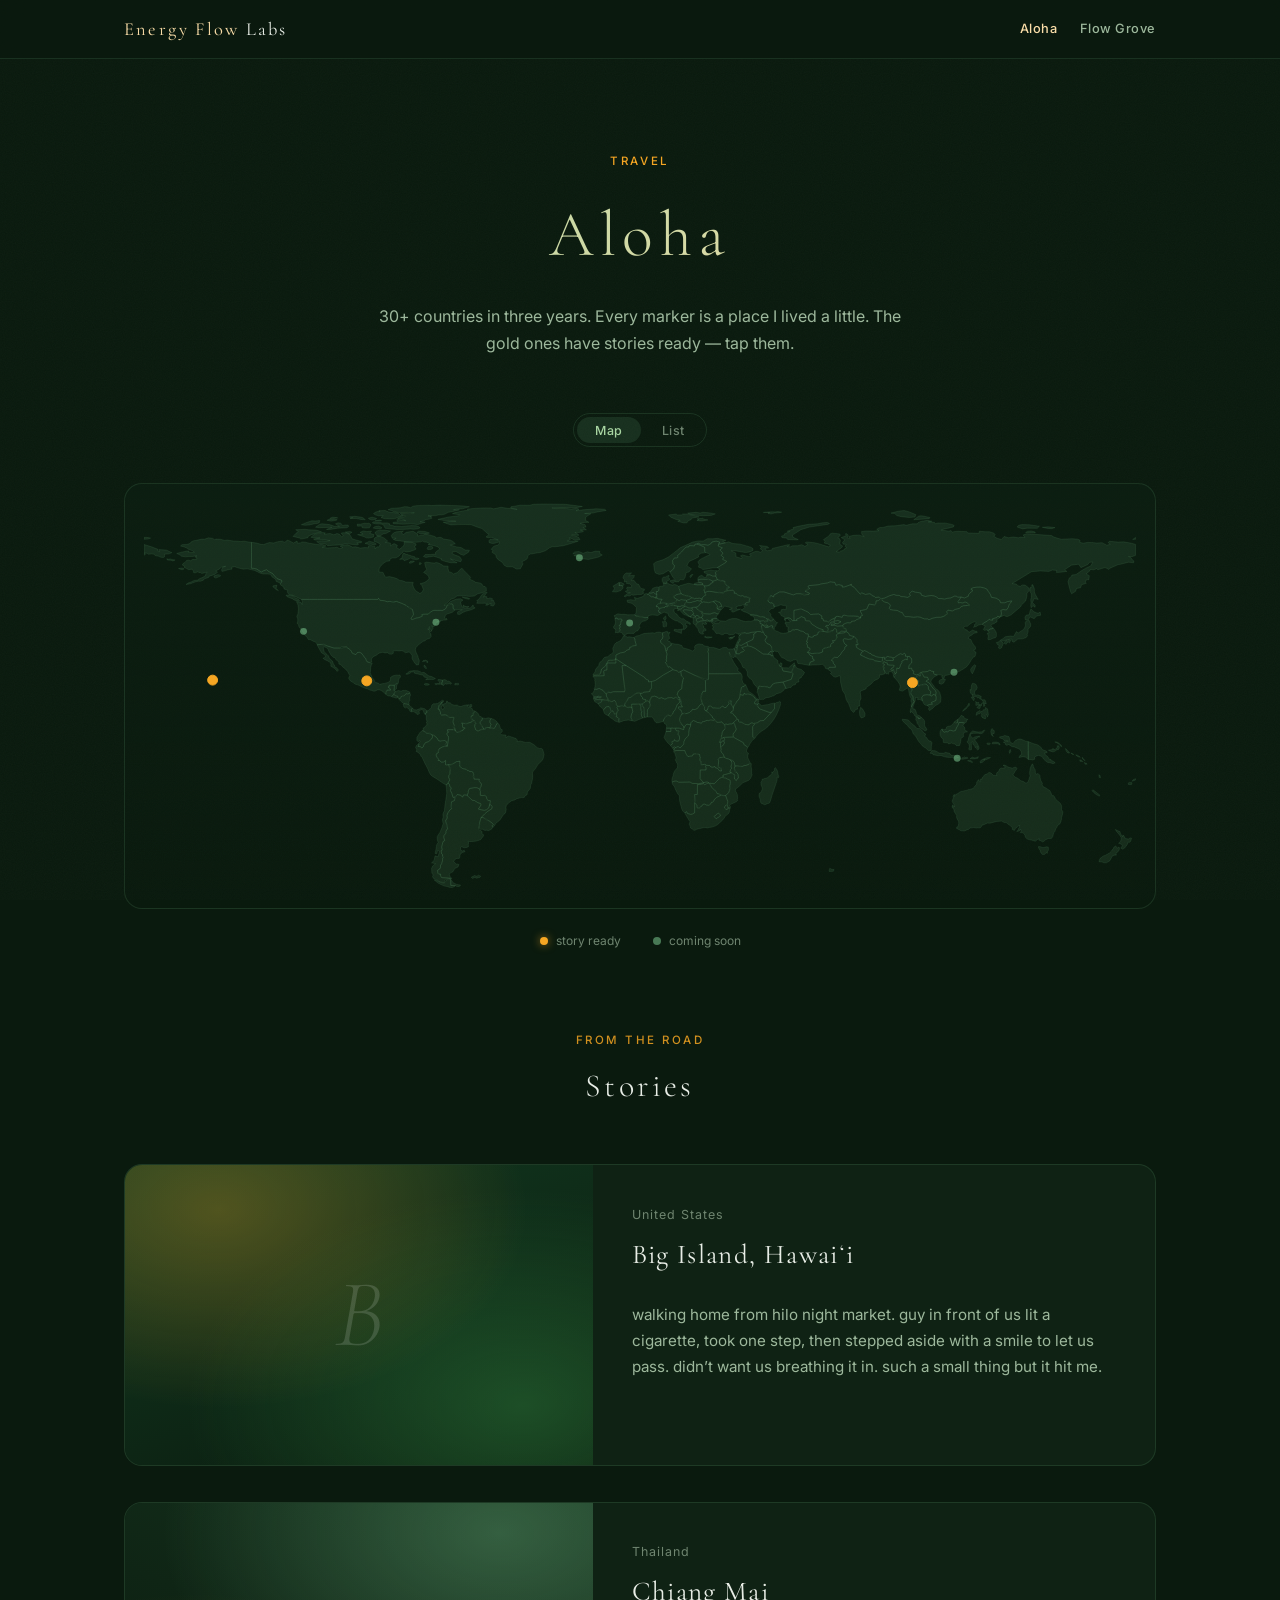
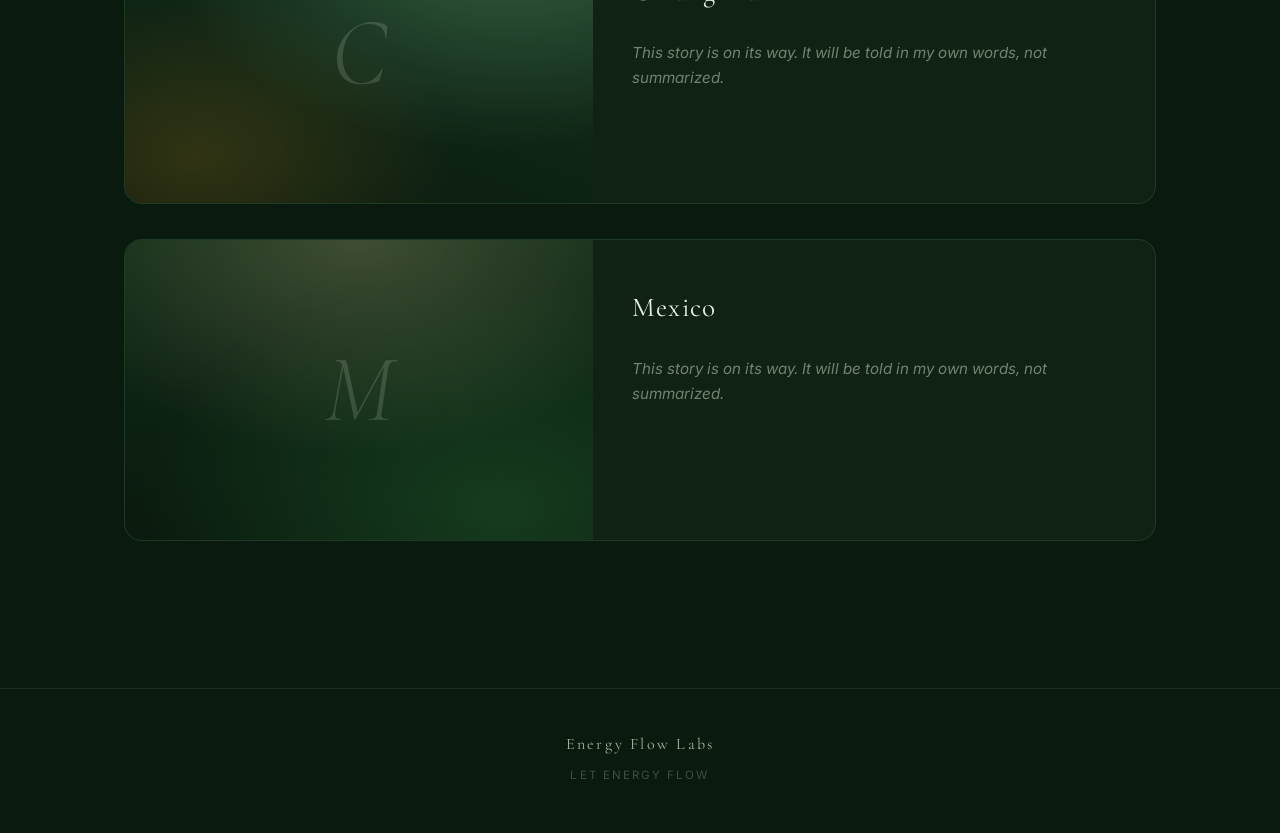
==== aloha.html @ 4a8ee4fd "Rebuild site: landing + Aloha travel map + Flow Grove - Landing: hero + two portal cards (Aloha / Fl" ====
<!DOCTYPE html>
<html lang="en">
<head>
<meta charset="UTF-8">
<meta name="viewport" content="width=device-width, initial-scale=1.0">
<title>Aloha — Energy Flow Labs</title>
<meta name="description" content="Travel stories from 30+ countries. Photos, words, and voice notes from the road.">
<meta property="og:title" content="Aloha — Energy Flow Labs">
<meta property="og:description" content="Travel stories from 30+ countries.">
<link rel="icon" type="image/svg+xml" href="/favicon.svg">
<link rel="preconnect" href="https://fonts.googleapis.com">
<link rel="preconnect" href="https://fonts.gstatic.com" crossorigin>
<link href="https://fonts.googleapis.com/css2?family=Cormorant+Garamond:ital,wght@0,300;0,400;1,300;1,400&family=Inter:wght@300;400;500&display=swap" rel="stylesheet">
<link rel="stylesheet" href="assets/style.css">
</head>
<body>

<div class="bg-layer">
  <div class="orb orb-2"></div>
  <div class="orb orb-3"></div>
  <div class="orb orb-5"></div>
</div>

<div class="grain"></div>

<nav class="nav">
  <div class="nav-inner">
    <a class="nav-brand" href="index.html"><span>Energy Flow</span> Labs</a>
    <div class="nav-right">
      <div class="nav-links">
        <a class="nav-link active" href="aloha.html" data-i18n="nav.aloha">Aloha</a>
        <a class="nav-link" href="flow-grove.html" data-i18n="nav.grove">Flow Grove</a>
      </div>
      <div class="lang-switch"></div>
    </div>
  </div>
</nav>

<main class="page">

  <header class="page-hero">
    <div class="wrap">
      <div class="eyebrow fade-in" data-i18n="aloha.eyebrow">Travel</div>
      <h1 class="fade-in d1">Aloha</h1>
      <p class="sub fade-in d2" data-i18n="aloha.sub">30+ countries in three years. Every marker is a place I lived a little. The gold ones have stories ready — tap them.</p>
    </div>
  </header>

  <section class="wrap">
    <div class="view-toggle">
      <button class="view-btn active" type="button" data-view="map" data-i18n="aloha.view.map">Map</button>
      <button class="view-btn" type="button" data-view="list" data-i18n="aloha.view.list">List</button>
    </div>

    <div id="map-view">
      <div class="map-shell" id="map-shell">
        <div class="map-tip" id="map-tip"></div>
      </div>
      <div class="map-legend">
        <span><i class="dot dot-story"></i><span data-i18n="aloha.legend.story">story ready</span></span>
        <span><i class="dot dot-soon"></i><span data-i18n="aloha.legend.soon">coming soon</span></span>
      </div>
    </div>

    <div id="list-view" style="display:none">
      <div class="place-list" id="place-list"></div>
    </div>
  </section>

  <section class="stories">
    <div class="wrap">
      <div class="stories-head">
        <div class="eyebrow" data-i18n="aloha.stories.eyebrow">From the road</div>
        <h2 data-i18n="aloha.stories.title">Stories</h2>
      </div>
      <div id="story-cards"></div>
    </div>
  </section>

</main>

<footer class="footer">
  <div class="f-brand">Energy Flow Labs</div>
  <div class="f-tag" data-i18n="footer.tag">Let energy flow</div>
</footer>

<script src="assets/i18n.js"></script>
<script src="assets/world-map.js"></script>
<script src="assets/places.js"></script>
<script src="assets/aloha.js"></script>
</body>
</html>
---- assets/style.css ----
/* ============================================================
   Energy Flow Labs — shared design system
   Palette: deep forest greens + amber gold. Organic, healing.
   ============================================================ */

*, *::before, *::after { margin: 0; padding: 0; box-sizing: border-box; }

:root {
  --bg: #0a1a0e;
  --bg-soft: #0d2013;
  --forest: #1A4A24;
  --verdant: #2E7D3C;
  --spring: #4CAF65;
  --jade: #7CC890;
  --mist: #A8D5A2;
  --amber: #F5A623;
  --candle: #FADDA8;
  --glow: #FDE8D0;

  /* 4-level text hierarchy */
  --text-1: #e8ede6;
  --text-2: #9db89c;
  --text-3: #6f8570;
  --text-4: #3d4f40;

  --line: rgba(124, 200, 144, 0.14);
  --card: rgba(124, 200, 144, 0.05);
  --card-hover: rgba(124, 200, 144, 0.09);

  --serif: 'Cormorant Garamond', 'Noto Serif SC', Georgia, serif;
  --sans: 'Inter', -apple-system, 'PingFang SC', 'Hiragino Sans GB', 'Microsoft YaHei', sans-serif;

  --maxw: 1080px;
}

html { scroll-behavior: smooth; }

body {
  background: var(--bg);
  color: var(--text-1);
  font-family: var(--sans);
  font-weight: 400;
  font-size: 16px;
  line-height: 1.7;
  -webkit-font-smoothing: antialiased;
  -moz-osx-font-smoothing: grayscale;
  overflow-x: hidden;
}

::selection { background: rgba(245, 166, 35, 0.25); color: var(--glow); }

img { max-width: 100%; display: block; }
a { color: inherit; text-decoration: none; }
button { font-family: inherit; cursor: pointer; }

/* ---------- Language-specific typography ---------- */

html[lang="zh"] body { line-height: 1.95; letter-spacing: 0.015em; }
html[lang="zh"] .tagline,
html[lang="zh"] em,
html[lang="zh"] i { font-style: normal; }
html[lang="zh"] h1, html[lang="zh"] h2, html[lang="zh"] h3 { letter-spacing: 0.06em; }

html[lang="es"] body { hyphens: auto; }

/* ---------- Ambient background layers ---------- */

.bg-layer { position: fixed; inset: 0; z-index: 0; overflow: hidden; pointer-events: none; }

.orb {
  position: absolute;
  border-radius: 50%;
  filter: blur(80px);
  opacity: 0;
  animation: drift 20s ease-in-out infinite, breathe 8s ease-in-out infinite;
}
.orb-1 { width: 600px; height: 600px; background: radial-gradient(circle, rgba(46,125,60,0.25) 0%, transparent 70%); top: -10%; left: -5%; }
.orb-2 { width: 500px; height: 500px; background: radial-gradient(circle, rgba(76,175,101,0.15) 0%, transparent 70%); bottom: -15%; right: -10%; animation-delay: -4s; }
.orb-3 { width: 400px; height: 400px; background: radial-gradient(circle, rgba(245,166,35,0.1) 0%, transparent 70%); top: 30%; right: 20%; animation-delay: -8s; }
.orb-4 { width: 350px; height: 350px; background: radial-gradient(circle, rgba(26,74,36,0.3) 0%, transparent 70%); bottom: 10%; left: 25%; animation-delay: -12s; }
.orb-5 { width: 250px; height: 250px; background: radial-gradient(circle, rgba(250,221,168,0.08) 0%, transparent 70%); top: 15%; left: 40%; animation-delay: -6s; }

.grain {
  position: fixed; inset: 0; z-index: 4; opacity: 0.03; pointer-events: none;
  background-image: url("data:image/svg+xml,%3Csvg viewBox='0 0 256 256' xmlns='http://www.w3.org/2000/svg'%3E%3Cfilter id='noise'%3E%3CfeTurbulence type='fractalNoise' baseFrequency='0.9' numOctaves='4' stitchTiles='stitch'/%3E%3C/filter%3E%3Crect width='100%25' height='100%25' filter='url(%23noise)'/%3E%3C/svg%3E");
  background-repeat: repeat; background-size: 256px;
}

.flow-svg { position: fixed; inset: 0; width: 100%; height: 100%; z-index: 1; opacity: 0.12; pointer-events: none; }
.flow-path { fill: none; stroke-width: 1; stroke-linecap: round; }
.flow-1 { stroke: var(--spring); animation: flowDash 15s linear infinite; }
.flow-2 { stroke: var(--amber); animation: flowDash 20s linear infinite reverse; opacity: 0.6; }
.flow-3 { stroke: var(--jade); animation: flowDash 18s linear infinite; animation-delay: -5s; }

@keyframes breathe { 0%, 100% { opacity: 0.3; transform: scale(1); } 50% { opacity: 0.6; transform: scale(1.08); } }
@keyframes drift {
  0%, 100% { transform: translate(0, 0) scale(1); }
  25% { transform: translate(30px, -20px) scale(1.05); }
  50% { transform: translate(-20px, 30px) scale(0.95); }
  75% { transform: translate(20px, 20px) scale(1.03); }
}
@keyframes fadeUp { from { opacity: 0; transform: translateY(20px); } to { opacity: 1; transform: translateY(0); } }
@keyframes flowDash { to { stroke-dashoffset: -2000; } }
@keyframes pulse {
  0% { transform: scale(1); opacity: 0.8; }
  70% { transform: scale(2.6); opacity: 0; }
  100% { transform: scale(2.6); opacity: 0; }
}

/* ---------- Navigation ---------- */

.nav {
  position: fixed; top: 0; left: 0; right: 0; z-index: 50;
  backdrop-filter: blur(14px); -webkit-backdrop-filter: blur(14px);
  background: rgba(10, 26, 14, 0.72);
  border-bottom: 1px solid var(--line);
}
.nav-inner {
  max-width: var(--maxw); margin: 0 auto; padding: 0.85rem 1.5rem;
  display: flex; align-items: center; justify-content: space-between; gap: 1rem;
}
.nav-brand {
  font-family: 'Cormorant Garamond', serif;
  font-weight: 400; font-size: 1.15rem; letter-spacing: 0.12em;
  color: var(--text-1); white-space: nowrap;
}
.nav-brand span { color: var(--candle); }
.nav-right { display: flex; align-items: center; gap: 1.4rem; }
.nav-links { display: flex; gap: 1.4rem; }
.nav-link {
  font-size: 0.8rem; font-weight: 500; letter-spacing: 0.04em;
  color: var(--text-2); transition: color 0.3s;
}
.nav-link:hover, .nav-link.active { color: var(--candle); }

.lang-switch { display: flex; gap: 2px; border: 1px solid var(--line); border-radius: 99px; padding: 2px; }
.lang-btn {
  background: none; border: none; border-radius: 99px;
  color: var(--text-3); font-size: 0.68rem; font-weight: 500; letter-spacing: 0.04em;
  padding: 0.22rem 0.6rem; transition: all 0.3s; line-height: 1.4;
}
.lang-btn:hover { color: var(--text-1); }
.lang-btn.active { background: rgba(245, 166, 35, 0.14); color: var(--candle); }

/* ---------- Shared layout ---------- */

.page { position: relative; z-index: 10; }
.wrap { max-width: var(--maxw); margin: 0 auto; padding: 0 1.5rem; }

.eyebrow {
  font-size: 0.72rem; font-weight: 500; text-transform: uppercase;
  letter-spacing: 0.22em; color: var(--amber); opacity: 0.85;
}
html[lang="zh"] .eyebrow { letter-spacing: 0.35em; }

.divider {
  width: 60px; height: 1px;
  background: linear-gradient(90deg, transparent, var(--verdant), var(--amber), transparent);
  margin: 1.8rem auto;
}

.page-hero { padding: 9.5rem 0 3.5rem; text-align: center; }
.page-hero h1 {
  font-family: var(--serif); font-weight: 300;
  font-size: clamp(2.6rem, 6vw, 4rem); letter-spacing: 0.1em;
  background: linear-gradient(135deg, var(--mist), var(--candle));
  -webkit-background-clip: text; -webkit-text-fill-color: transparent; background-clip: text;
  margin: 0.6rem 0 0.4rem;
}
.page-hero .sub {
  font-size: 1rem; color: var(--text-2); max-width: 540px; margin: 0.8rem auto 0;
}

.fade-in { opacity: 0; animation: fadeUp 1.6s ease-out forwards; }
.fade-in.d1 { animation-delay: 0.25s; }
.fade-in.d2 { animation-delay: 0.5s; }
.fade-in.d3 { animation-delay: 0.75s; }

/* ---------- Landing hero ---------- */

.hero {
  min-height: 92vh; display: flex; align-items: center; justify-content: center;
  text-align: center; padding: 6rem 1.5rem 3rem; position: relative;
}
.hero-content { max-width: 680px; }
.brand-title {
  font-family: 'Cormorant Garamond', serif; font-weight: 300;
  font-size: clamp(2.2rem, 5vw, 3.5rem); letter-spacing: 0.15em;
  margin-bottom: 0.3em;
}
.brand-title span {
  background: linear-gradient(135deg, var(--mist), var(--candle));
  -webkit-background-clip: text; -webkit-text-fill-color: transparent; background-clip: text;
}
.tagline {
  font-family: var(--serif); font-weight: 300; font-style: italic;
  font-size: clamp(1.1rem, 2.5vw, 1.5rem); color: var(--text-2);
  letter-spacing: 0.06em; line-height: 1.8;
}
.scroll-hint {
  position: absolute; bottom: 2.2rem; left: 50%; transform: translateX(-50%);
  font-size: 0.68rem; letter-spacing: 0.28em; text-transform: uppercase;
  color: var(--text-3); opacity: 0;
  animation: fadeUp 2s ease-out 2.2s forwards;
}
.scroll-hint::after {
  content: ''; display: block; width: 1px; height: 34px;
  background: linear-gradient(180deg, var(--amber), transparent);
  margin: 0.7rem auto 0;
}

/* ---------- Portal cards (landing) ---------- */

.portals { padding: 2rem 0 7rem; }
.portal-grid { display: grid; grid-template-columns: 1fr 1fr; gap: 1.5rem; margin-top: 2.5rem; }

.portal {
  position: relative; overflow: hidden;
  border: 1px solid var(--line); border-radius: 18px;
  background: var(--card);
  padding: 3.2rem 2.6rem 2.8rem;
  min-height: 340px;
  display: flex; flex-direction: column; justify-content: flex-end;
  transition: transform 0.5s cubic-bezier(0.22, 1, 0.36, 1), border-color 0.5s, background 0.5s;
}
.portal:hover { transform: translateY(-6px); border-color: rgba(245, 166, 35, 0.28); background: var(--card-hover); }
.portal::before {
  content: ''; position: absolute; width: 320px; height: 320px; border-radius: 50%;
  filter: blur(70px); opacity: 0.55; transition: opacity 0.6s; pointer-events: none;
}
.portal:hover::before { opacity: 0.85; }
.portal-grove::before { background: radial-gradient(circle, rgba(46,125,60,0.35) 0%, transparent 70%); top: -25%; right: -15%; }
.portal-aloha::before { background: radial-gradient(circle, rgba(245,166,35,0.22) 0%, transparent 70%); top: -25%; right: -15%; }

.portal h2 {
  font-family: var(--serif); font-weight: 400;
  font-size: 2.1rem; letter-spacing: 0.08em; color: var(--text-1);
  margin: 0.7rem 0 0.6rem;
}
.portal p { font-size: 0.92rem; color: var(--text-2); max-width: 40ch; }
.portal-cta {
  margin-top: 1.6rem; font-size: 0.8rem; font-weight: 500; letter-spacing: 0.06em;
  color: var(--candle); display: inline-flex; align-items: center; gap: 0.5rem;
}
.portal-cta::after { content: '→'; transition: transform 0.4s; }
.portal:hover .portal-cta::after { transform: translateX(5px); }

/* ---------- Aloha: map ---------- */

.view-toggle { display: flex; justify-content: center; gap: 2px; margin: 0 auto 2.2rem; width: fit-content;
  border: 1px solid var(--line); border-radius: 99px; padding: 3px; }
.view-btn {
  background: none; border: none; border-radius: 99px;
  color: var(--text-3); font-size: 0.78rem; font-weight: 500; letter-spacing: 0.04em;
  padding: 0.35rem 1.15rem; transition: all 0.3s;
}
.view-btn.active { background: rgba(124, 200, 144, 0.12); color: var(--mist); }

.map-shell {
  position: relative; border: 1px solid var(--line); border-radius: 18px;
  background: linear-gradient(180deg, rgba(13, 32, 19, 0.6), rgba(10, 26, 14, 0.3));
  padding: 1.2rem; overflow: hidden;
}
.map-shell svg { width: 100%; height: auto; display: block; }
.land { fill: rgba(124, 200, 144, 0.1); stroke: rgba(124, 200, 144, 0.22); stroke-width: 0.5; }

.marker { cursor: pointer; }
.marker-core { transition: r 0.3s; }
.marker-story .marker-core { fill: var(--amber); }
.marker-story .marker-pulse { fill: none; stroke: var(--amber); stroke-width: 1; transform-origin: center; transform-box: fill-box; animation: pulse 3s ease-out infinite; }
.marker-soon .marker-core { fill: rgba(124, 200, 144, 0.55); }
.marker:hover .marker-core { r: 7; }

.map-tip {
  position: absolute; z-index: 20; pointer-events: none;
  background: rgba(10, 26, 14, 0.92); border: 1px solid var(--line); border-radius: 10px;
  padding: 0.5rem 0.85rem; font-size: 0.78rem; color: var(--text-1);
  opacity: 0; transform: translate(-50%, -115%); transition: opacity 0.25s;
  white-space: nowrap; backdrop-filter: blur(8px);
}
.map-tip .tip-status { display: block; font-size: 0.66rem; letter-spacing: 0.08em; color: var(--text-3); margin-top: 1px; }
.map-tip.show { opacity: 1; }
.map-tip.story-tip .tip-status { color: var(--amber); }

.map-legend { display: flex; justify-content: center; gap: 2rem; margin-top: 1.4rem; font-size: 0.75rem; color: var(--text-3); }
.map-legend span { display: inline-flex; align-items: center; gap: 0.5rem; }
.dot { width: 8px; height: 8px; border-radius: 50%; display: inline-block; }
.dot-story { background: var(--amber); box-shadow: 0 0 8px rgba(245, 166, 35, 0.6); }
.dot-soon { background: rgba(124, 200, 144, 0.55); }

/* ---------- Aloha: list view ---------- */

.place-list { display: grid; grid-template-columns: repeat(3, 1fr); gap: 0.9rem; }
.place-row {
  display: flex; align-items: center; justify-content: space-between; gap: 0.8rem;
  border: 1px solid var(--line); border-radius: 12px; background: var(--card);
  padding: 0.95rem 1.2rem; transition: border-color 0.3s, background 0.3s; cursor: pointer;
  text-align: left; width: 100%;
}
.place-row:hover { border-color: rgba(245, 166, 35, 0.3); background: var(--card-hover); }
.place-row .p-name { font-size: 0.92rem; color: var(--text-1); }
.place-row .p-country { font-size: 0.74rem; color: var(--text-3); display: block; }
.place-row .p-badge { font-size: 0.64rem; letter-spacing: 0.08em; text-transform: uppercase; color: var(--text-3); white-space: nowrap; }
.place-row.has-story .p-badge { color: var(--amber); }
html[lang="zh"] .place-row .p-badge { letter-spacing: 0.15em; }

/* ---------- Aloha: story cards ---------- */

.stories { padding: 5rem 0 7rem; }
.stories-head { text-align: center; margin-bottom: 3.2rem; }
.stories-head h2 {
  font-family: var(--serif); font-weight: 300; font-size: 2rem; letter-spacing: 0.1em;
  color: var(--text-1); margin-top: 0.5rem;
}

.story-card {
  display: grid; grid-template-columns: minmax(0, 5fr) minmax(0, 6fr); gap: 0;
  border: 1px solid var(--line); border-radius: 18px; overflow: hidden;
  background: var(--card); margin-bottom: 2.2rem;
  scroll-margin-top: 96px;
  transition: border-color 0.5s;
}
.story-card.flash { border-color: rgba(245, 166, 35, 0.55); }

.story-photo { position: relative; min-height: 300px; overflow: hidden; }
.story-photo img { width: 100%; height: 100%; object-fit: cover; position: absolute; inset: 0; }
.photo-ph {
  position: absolute; inset: 0; display: flex; align-items: center; justify-content: center;
}
.photo-ph .ph-letter {
  font-family: 'Cormorant Garamond', serif; font-weight: 300; font-style: italic;
  font-size: 6rem; color: rgba(232, 237, 230, 0.16); line-height: 1;
}

.story-body { padding: 2.4rem 2.4rem 2.2rem; display: flex; flex-direction: column; }
.story-place {
  font-family: var(--serif); font-weight: 400; font-size: 1.7rem;
  letter-spacing: 0.05em; color: var(--text-1); margin: 0.45rem 0 0.2rem;
}
.story-country { font-size: 0.78rem; color: var(--text-3); letter-spacing: 0.08em; }
.story-text { margin-top: 1.3rem; font-size: 0.95rem; color: var(--text-2); flex: 1; }
.story-text.placeholder { font-style: italic; color: var(--text-3); }
html[lang="zh"] .story-text.placeholder { font-style: normal; }

/* ---------- Audio player ---------- */

.audio-box {
  margin-top: 1.8rem; border: 1px solid var(--line); border-radius: 12px;
  padding: 0.9rem 1.1rem; display: flex; align-items: center; gap: 1rem;
  background: rgba(10, 26, 14, 0.4);
}
.audio-play {
  width: 40px; height: 40px; min-width: 40px; border-radius: 50%;
  border: 1px solid rgba(245, 166, 35, 0.5); background: rgba(245, 166, 35, 0.1);
  color: var(--candle); font-size: 0.8rem; display: flex; align-items: center; justify-content: center;
  transition: all 0.3s;
}
.audio-play:hover:not(:disabled) { background: rgba(245, 166, 35, 0.22); }
.audio-play:disabled { opacity: 0.35; cursor: default; border-color: var(--line); color: var(--text-3); }
.audio-meta { flex: 1; min-width: 0; }
.audio-label { font-size: 0.7rem; letter-spacing: 0.14em; text-transform: uppercase; color: var(--text-3); }
html[lang="zh"] .audio-label { letter-spacing: 0.25em; }
.audio-note { font-size: 0.8rem; color: var(--text-3); margin-top: 0.15rem; font-style: italic; }
html[lang="zh"] .audio-note { font-style: normal; }
.audio-wave { display: flex; align-items: center; gap: 2.5px; height: 22px; margin-top: 0.4rem; }
.audio-wave i {
  width: 2.5px; border-radius: 2px; background: var(--text-4);
  transition: background 0.3s;
}
.audio-box.playing .audio-wave i { background: rgba(245, 166, 35, 0.55); }
.audio-box.has-audio .audio-wave i.played { background: var(--amber); }

/* ---------- Flow Grove ---------- */

.grove-grid { display: grid; grid-template-columns: repeat(3, 1fr); gap: 1.3rem; padding-bottom: 2rem; }
.grove-card {
  border: 1px solid var(--line); border-radius: 16px; background: var(--card);
  padding: 2.2rem 1.9rem; min-height: 230px;
  display: flex; flex-direction: column;
  transition: transform 0.45s cubic-bezier(0.22, 1, 0.36, 1), border-color 0.45s, background 0.45s;
}
.grove-card:hover { transform: translateY(-4px); border-color: rgba(124, 200, 144, 0.3); background: var(--card-hover); }
.grove-card .g-eyebrow {
  font-size: 0.66rem; font-weight: 500; letter-spacing: 0.2em; text-transform: uppercase;
  color: var(--jade); opacity: 0.8;
}
html[lang="zh"] .grove-card .g-eyebrow { letter-spacing: 0.35em; }
.grove-card h3 {
  font-family: var(--serif); font-weight: 400; font-size: 1.45rem;
  letter-spacing: 0.04em; color: var(--text-2); margin: 0.9rem 0 0.5rem;
}
.grove-card p { font-size: 0.85rem; color: var(--text-3); flex: 1; }
.grove-card .g-slot {
  margin-top: 1.4rem; height: 1px;
  background: linear-gradient(90deg, var(--line), transparent);
}
.grove-note {
  text-align: center; font-family: var(--serif); font-style: italic; font-weight: 300;
  font-size: 1.05rem; color: var(--text-3); padding: 1.5rem 0 6rem; max-width: 480px; margin: 0 auto;
}
html[lang="zh"] .grove-note { font-style: normal; }

/* ---------- Footer ---------- */

.footer {
  border-top: 1px solid var(--line); padding: 2.6rem 0 3rem; text-align: center;
  position: relative; z-index: 10;
}
.footer .f-brand {
  font-family: 'Cormorant Garamond', serif; font-size: 1rem; letter-spacing: 0.14em; color: var(--text-2);
}
.footer .f-tag { font-size: 0.72rem; letter-spacing: 0.18em; text-transform: uppercase; color: var(--text-4); margin-top: 0.5rem; }
html[lang="zh"] .footer .f-tag { letter-spacing: 0.35em; }

/* ---------- Responsive ---------- */

@media (max-width: 900px) {
  .place-list { grid-template-columns: repeat(2, 1fr); }
  .grove-grid { grid-template-columns: repeat(2, 1fr); }
}

@media (max-width: 640px) {
  .orb { filter: blur(60px); }
  .orb-1 { width: 350px; height: 350px; }
  .orb-2 { width: 300px; height: 300px; }
  .orb-3 { width: 250px; height: 250px; }

  .nav-inner { padding: 0.7rem 1rem; }
  .nav-brand { font-size: 0.98rem; letter-spacing: 0.08em; }
  .nav-right { gap: 0.8rem; }
  .nav-links { gap: 0.9rem; }
  .nav-link { font-size: 0.74rem; }

  .page-hero { padding: 7.5rem 0 2.5rem; }
  .portal-grid { grid-template-columns: 1fr; }
  .portal { min-height: 260px; padding: 2.4rem 1.8rem 2rem; }

  .place-list { grid-template-columns: 1fr; }
  .grove-grid { grid-template-columns: 1fr; }

  .story-card { grid-template-columns: 1fr; }
  .story-photo { min-height: 210px; }
  .story-body { padding: 1.8rem 1.5rem 1.6rem; }

  .stories { padding: 3.5rem 0 4.5rem; }
  .map-legend { gap: 1.2rem; flex-wrap: wrap; }
}
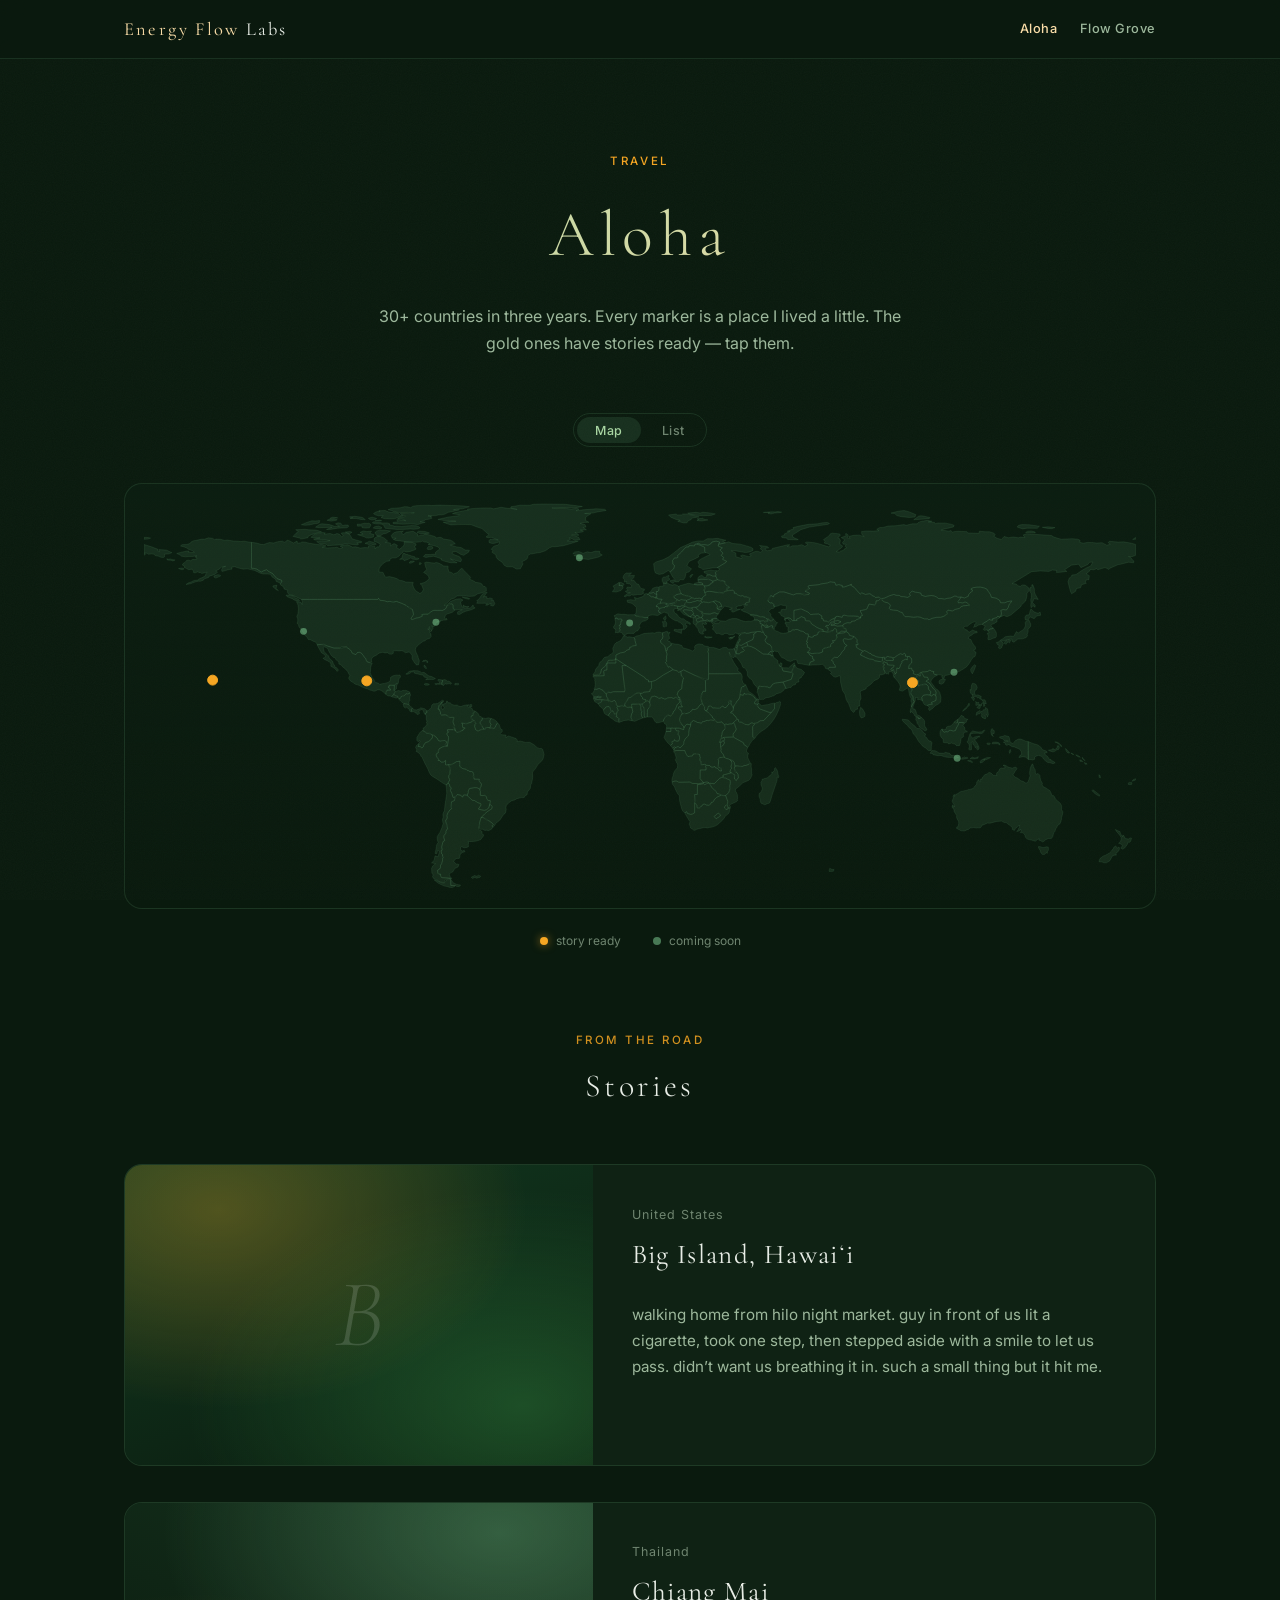
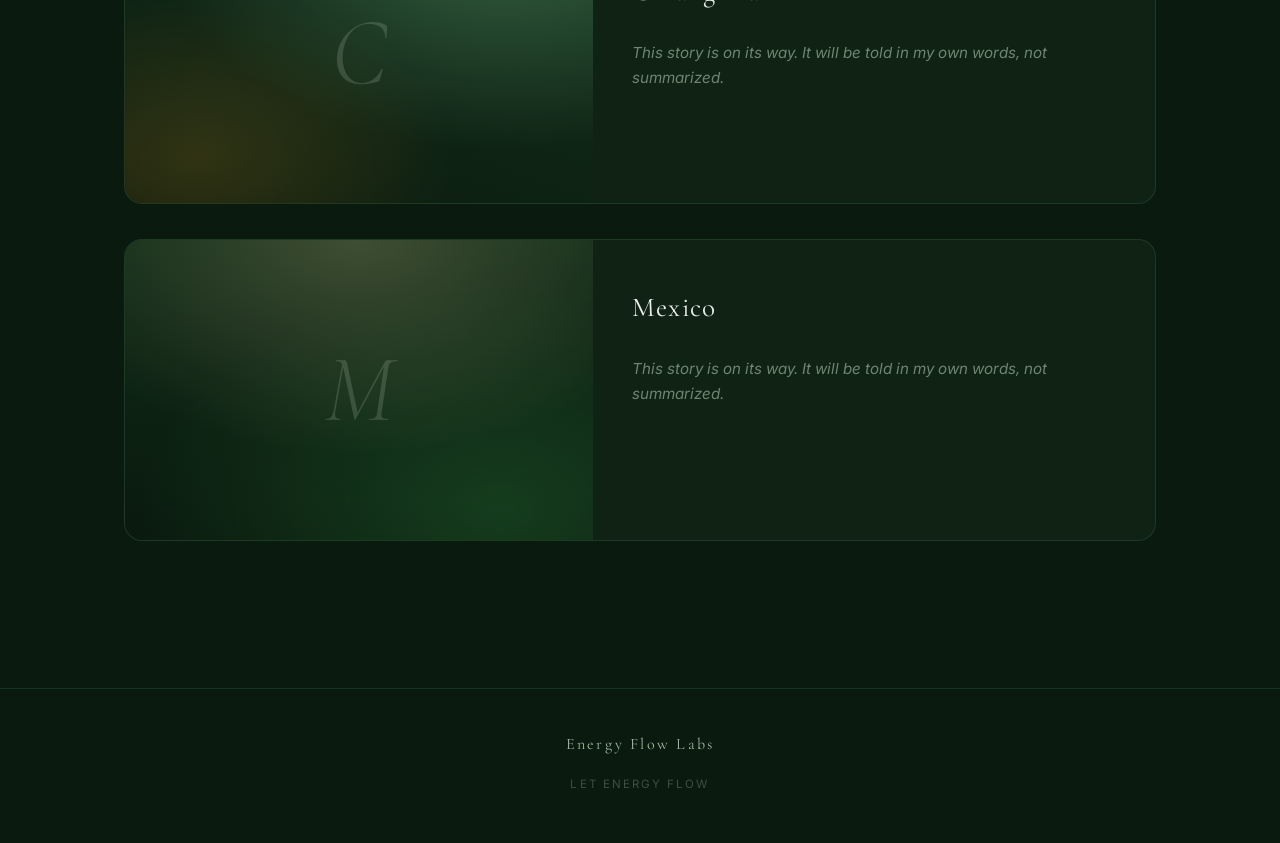
==== commit 11c65384: "Flow Grove v2 + SEO groundwork + social slot + product map - Flow Grove: replace empty card grid wit" ====
--- a/aloha.html
+++ b/aloha.html
@@ -7,6 +7,7 @@
 <meta name="description" content="Travel stories from 30+ countries. Photos, words, and voice notes from the road.">
 <meta property="og:title" content="Aloha — Energy Flow Labs">
 <meta property="og:description" content="Travel stories from 30+ countries.">
+<link rel="canonical" href="https://energyflowlabs.com/aloha.html">
 <link rel="icon" type="image/svg+xml" href="/favicon.svg">
 <link rel="preconnect" href="https://fonts.googleapis.com">
 <link rel="preconnect" href="https://fonts.gstatic.com" crossorigin>
@@ -81,10 +82,12 @@
 
 <footer class="footer">
   <div class="f-brand">Energy Flow Labs</div>
+  <div class="footer-social" id="footer-social"></div>
   <div class="f-tag" data-i18n="footer.tag">Let energy flow</div>
 </footer>
 
 <script src="assets/i18n.js"></script>
+<script src="assets/site.js"></script>
 <script src="assets/world-map.js"></script>
 <script src="assets/places.js"></script>
 <script src="assets/aloha.js"></script>
--- a/assets/style.css
+++ b/assets/style.css
@@ -370,7 +370,55 @@
 .audio-box.playing .audio-wave i { background: rgba(245, 166, 35, 0.55); }
 .audio-box.has-audio .audio-wave i.played { background: var(--amber); }
 
-/* ---------- Flow Grove ---------- */
+/* ---------- Flow Grove: grove visual ---------- */
+
+.grove-shell {
+  border: 1px solid var(--line); border-radius: 18px;
+  background: linear-gradient(180deg, rgba(13, 32, 19, 0.6), rgba(10, 26, 14, 0.3));
+  padding: 1.2rem; overflow: hidden; margin-bottom: 2.5rem;
+}
+.grove-visual svg { width: 100%; height: auto; display: block; }
+
+.vine { fill: none; stroke-width: 1; stroke-linecap: round; opacity: 0.35; }
+.vine-1 { stroke: var(--spring); stroke-dasharray: 12 18; animation: flowDash 30s linear infinite; }
+.vine-2 { stroke: var(--amber); stroke-dasharray: 8 24; animation: flowDash 40s linear infinite reverse; opacity: 0.22; }
+.vine-3 { stroke: var(--jade); stroke-dasharray: 16 20; animation: flowDash 34s linear infinite; animation-delay: -8s; }
+
+.grove-node .gn-core { fill: rgba(124, 200, 144, 0.75); transition: fill 0.4s; }
+.grove-node .gn-halo {
+  fill: none; stroke: rgba(124, 200, 144, 0.35); stroke-width: 1;
+  transform-origin: center; transform-box: fill-box;
+  animation: groveBreathe 6s ease-in-out infinite;
+}
+.grove-node:hover .gn-core { fill: var(--amber); }
+.grove-node-live .gn-core { fill: var(--amber); }
+.grove-node-live .gn-halo { stroke: rgba(245, 166, 35, 0.45); }
+.gn-label {
+  fill: var(--text-2); font-family: 'Inter', sans-serif; font-size: 15px;
+  font-weight: 500; letter-spacing: 3px; text-transform: uppercase;
+}
+.grove-node:hover .gn-label { fill: var(--candle); }
+
+@keyframes groveBreathe {
+  0%, 100% { transform: scale(1); opacity: 0.5; }
+  50% { transform: scale(1.5); opacity: 0.15; }
+}
+
+.grove-chips { display: none; flex-wrap: wrap; justify-content: center; gap: 0.6rem; padding: 0.6rem 0.2rem 1rem; }
+.grove-chip {
+  border: 1px solid var(--line); border-radius: 99px;
+  padding: 0.4rem 1rem; font-size: 0.72rem; font-weight: 500;
+  letter-spacing: 0.14em; text-transform: uppercase; color: var(--text-2);
+}
+
+/* shelf: appears once GROVE_ITEMS has content */
+.shelf-section { margin-bottom: 3rem; scroll-margin-top: 96px; }
+.shelf-section .g-eyebrow { margin-bottom: 1.1rem; }
+.shelf-grid { display: grid; grid-template-columns: repeat(3, 1fr); gap: 1.3rem; }
+.shelf-card { min-height: 0; }
+.shelf-img { border-radius: 10px; margin-bottom: 1rem; aspect-ratio: 3 / 2; object-fit: cover; width: 100%; }
+
+/* ---------- Flow Grove (legacy grid, kept for shelf cards) ---------- */
 
 .grove-grid { display: grid; grid-template-columns: repeat(3, 1fr); gap: 1.3rem; padding-bottom: 2rem; }
 .grove-card {
@@ -414,9 +462,18 @@
 
 /* ---------- Responsive ---------- */
 
+.footer-social { display: flex; justify-content: center; gap: 1.6rem; margin-top: 1rem; }
+.f-social {
+  font-size: 0.74rem; font-weight: 500; letter-spacing: 0.1em;
+  color: var(--text-3); transition: color 0.3s;
+}
+.f-social:hover { color: var(--candle); }
+.footer-social + .f-tag { margin-top: 1.1rem; }
+
 @media (max-width: 900px) {
   .place-list { grid-template-columns: repeat(2, 1fr); }
   .grove-grid { grid-template-columns: repeat(2, 1fr); }
+  .shelf-grid { grid-template-columns: repeat(2, 1fr); }
 }
 
 @media (max-width: 640px) {
@@ -437,6 +494,9 @@
 
   .place-list { grid-template-columns: 1fr; }
   .grove-grid { grid-template-columns: 1fr; }
+  .shelf-grid { grid-template-columns: 1fr; }
+  .grove-visual { display: none; }
+  .grove-chips { display: flex; }
 
   .story-card { grid-template-columns: 1fr; }
   .story-photo { min-height: 210px; }
